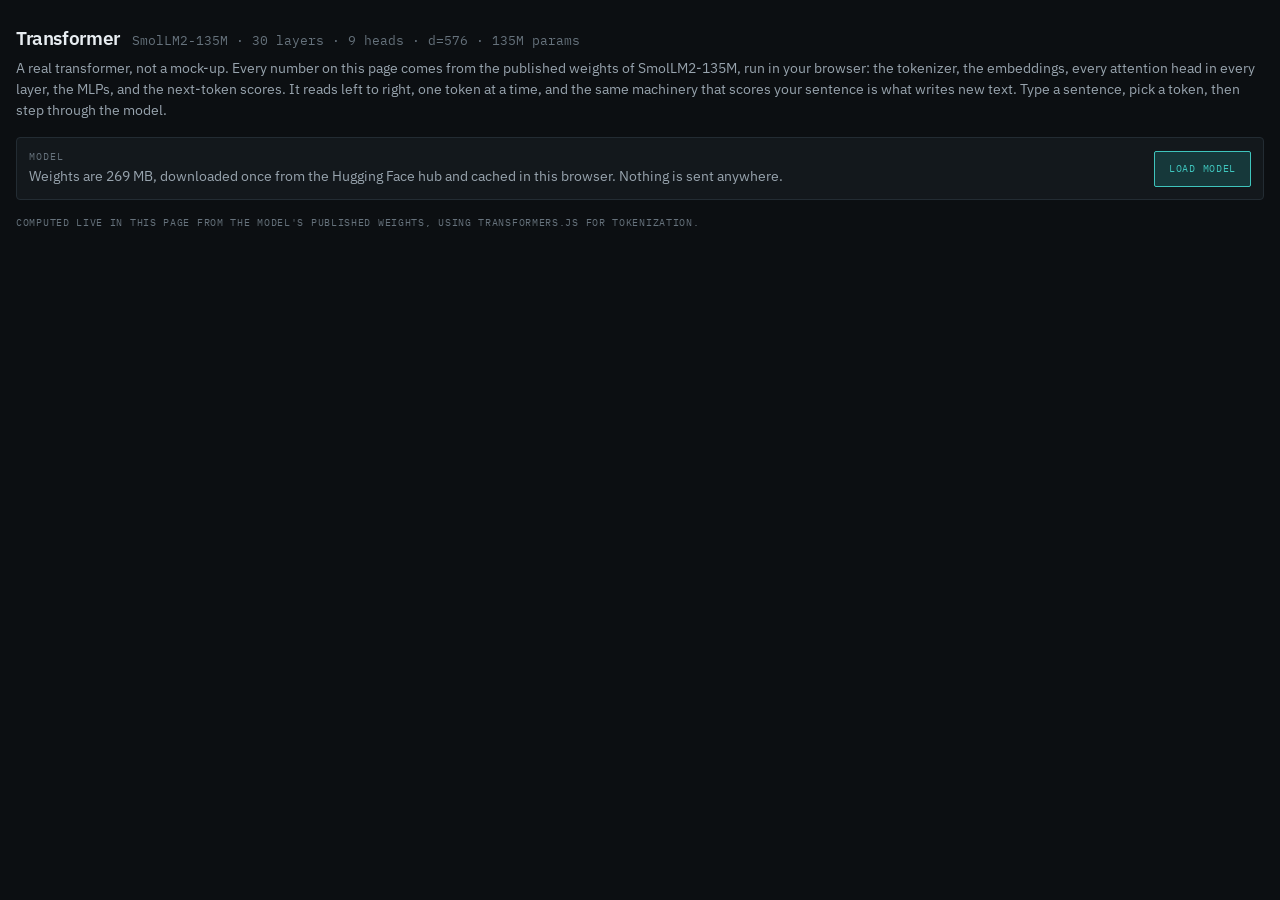
==== transformers/index.html @ 3f074161 "Explain attention and layers step by step; zoom vector arithmetic - Attention: five-step walkthrough" ====
<!doctype html>
<html lang="en">
<head>
<meta charset="utf-8">
<meta name="viewport" content="width=device-width, initial-scale=1">
<title>Transformer</title>
<link rel="preconnect" href="https://fonts.googleapis.com">
<link rel="stylesheet" href="https://fonts.googleapis.com/css2?family=IBM+Plex+Mono:wght@400;500&family=IBM+Plex+Sans:wght@400;600&display=swap">
<link rel="stylesheet" href="style.css">
<script type="module" src="src/app.js"></script>
</head>
<body>
<main class="page">

  <header class="head">
    <div class="head-row">
      <h1>Transformer</h1>
      <span class="mono-id">SmolLM2-135M &middot; 30 layers &middot; 9 heads &middot; d=576 &middot; 135M params</span>
    </div>
    <p class="muted">A real transformer, not a mock-up. Every number on this page comes from the published weights of SmolLM2-135M, run in your browser: the tokenizer, the embeddings, every attention head in every layer, the MLPs, and the next-token scores. It reads left to right, one token at a time, and the same machinery that scores your sentence is what writes new text. Type a sentence, pick a token, then step through the model.</p>
  </header>

  <section id="gate" class="panel gate">
    <div class="stack tight grow">
      <span class="lbl">Model</span>
      <p id="gateText" class="muted">Weights are 269 MB, downloaded once from the Hugging Face hub and cached in this browser. Nothing is sent anywhere.</p>
      <div class="bar tall" id="gateBar" hidden><i id="gateFill" style="width:0%"></i></div>
    </div>
    <button id="loadModel" class="btn pri">Load model</button>
  </section>

  <div id="app" class="col" hidden>

    <section id="ctx" class="panel ctx">
      <div class="stack grow">
        <label for="text" class="lbl">Sentence</label>
        <div class="row"><input id="text" class="text" type="text" autocomplete="off" value="The cat sat on the mat because it was tired."><button id="run" class="btn pri">Run</button></div>
        <span class="lbl">Tokens &middot; follow one</span>
        <div id="chips" class="chips"></div>
        <div class="stack tight">
          <span class="lbl">Layer</span>
          <div id="layers" class="chips"></div>
        </div>
      </div>
    </section>

    <nav id="tabs" class="tabs" aria-label="Stages"></nav>

    <section class="panel">
      <div class="panel-h">
        <h2 id="stageTitle"></h2>
        <p id="stageText" class="muted"></p>
      </div>
      <div class="panel-b">

        <div id="s1" hidden><div id="s1out" class="col"></div></div>

        <div id="s2" hidden class="col">
          <div class="controls">
            <label class="check" for="scale"><input id="scale" type="checkbox" checked> Scale scores by &radic;d<sub>k</sub> (8)</label>
          </div>
          <div id="s2out" class="col"></div>
        </div>

        <div id="s3" hidden><div id="s3out" class="col"></div></div>

        <div id="s4" hidden><div id="s4out" class="col"></div></div>

        <div id="s5" hidden><div id="s5out" class="col"></div></div>

        <div id="s6" hidden class="col">
          <div class="viewport"><canvas id="space3d" class="cv" tabindex="0" aria-label="3D view of the token vectors across layers. Drag to rotate, scroll to zoom, shift-drag to pan; arrow keys and + / - also work."></canvas></div>
          <div class="legend">
            <span><i style="background:var(--accent)"></i>followed token</span>
            <span><i style="background:var(--med)"></i>first token (attention sink)</span>
            <span><i style="background:var(--muted)"></i>other token</span>
            <span><i style="background:var(--ok)"></i>path of the followed token through the layers</span>
            <span><i style="background:var(--accent)"></i>attention between a pair of tokens, brighter is stronger</span>
            <span><i style="background:var(--fg)"></i>the pair followed on the Attention page, bolder and brighter is stronger</span>
          </div>
          <div class="controls">
            <div class="stack tight grow">
              <label for="prog" class="lbl">Depth in the model &middot; <span id="progText"></span></label>
              <input id="prog" type="range" min="0" max="30" step="0.01" value="30">
              <div class="spread"><span class="lbl">embeddings</span><span class="lbl">layer 15</span><span class="lbl">layer 30</span></div>
            </div>
            <button id="reset6" class="btn">Reset view</button>
          </div>
        </div>

        <div id="s7" hidden class="col">
          <div id="s7gate" class="col">
            <span class="lbl">Loading word space</span>
            <p id="idxText" class="muted small">Embedding words…</p>
            <div class="bar tall"><i id="idxFill" style="width:0%"></i></div>
            <p class="note">Once per visit: the model's 49,152-token vocabulary is decoded and its embedding table is centered, so arithmetic results can be matched against every word. It takes a few seconds.</p>
          </div>
          <div id="s7body" class="col" hidden>
          <div class="viewport"><canvas id="wordSpace" class="cv" tabindex="0" aria-label="3D map of word embeddings. Drag to rotate, scroll to zoom, shift-drag to pan; arrow keys and + / - also work."></canvas></div>
          <div class="controls">
            <div class="stack tight grow">
              <label for="wordIn" class="lbl">Add your own word</label>
              <div class="row"><input id="wordIn" class="text" type="text" autocomplete="off" placeholder="e.g. tiger"><button id="addWord" class="btn">Add</button></div>
            </div>
            <button id="reset7" class="btn">Reset view</button>
          </div>
          <div class="stack">
            <label for="expr" class="lbl">Vector arithmetic &middot; add and subtract word vectors</label>
            <div class="row"><input id="expr" class="text" type="text" autocomplete="off" value="king - man + woman" placeholder="e.g. king - man + woman"><button id="calc" class="btn pri">Calculate</button></div>
            <div id="examples" class="chips"></div>
          </div>
          <div id="s7calc" class="col"></div>
          <div id="s7out" class="col"></div>
          </div>
        </div>

        <div id="s8" hidden class="col">
          <div id="s8body" class="col">
            <div class="stack tight">
              <label for="gprompt" class="lbl">Prompt</label>
              <div class="row"><input id="gprompt" class="text" type="text" autocomplete="off" value="The cat sat on the mat because it"><button id="gstart" class="btn pri">Start</button></div>
            </div>
            <div class="stack tight"><span class="lbl">Text so far &middot; one chip per token, generated ones in teal</span><div id="gtext" class="chips"></div></div>
            <div class="controls">
              <div class="stack tight grow">
                <label for="gtemp" class="lbl">Temperature &middot; <span id="gtempText">1.0</span></label>
                <input id="gtemp" type="range" min="0.1" max="2" step="0.1" value="1">
              </div>
              <div class="stack tight grow">
                <label for="gk" class="lbl">Top K &middot; only the <span id="gkText">40</span> most likely tokens can be picked</label>
                <input id="gk" type="range" min="1" max="100" step="1" value="40">
              </div>
              <button id="gsample" class="btn pri">Sample next token</button>
              <button id="ggreedy" class="btn">Take the top token</button>
            </div>
            <div id="gout" class="col"></div>
            <div class="controls">
              <div class="stack tight"><span class="lbl">Layer</span><div id="glayers" class="chips"></div></div>
              <div class="stack tight"><span class="lbl">Head</span><div id="gheads" class="chips"></div></div>
            </div>
            <div id="gattn" class="col"></div>
          </div>
        </div>

      </div>
    </section>
  </div>

  <p class="foot">Computed live in this page from the model's published weights, using transformers.js for tokenization.</p>
</main>
</body>
</html>
---- transformers/style.css ----
/* rAIdteam design tokens (dark only). Flat surfaces, 1px hairlines, square radii, one interactive hue. */
:root {
  --bg: #0c0f12; --panel: #13181c; --raised: #1a2026; --sunk: #0a0d10;
  --fg: #e8edf1; --muted: #98a4ae; --faint: #66727c;
  --rule: #232c33; --rule-hi: #33404a;
  --accent: #3fc5bd; --accent-dim: #16383a;
  --crit: #ff6b63; --high: #ff9f45; --med: #e8c44a; --low: #7f8b95; --ok: #4fc98a; --absent: #b07a8a;
  --r-sm: 2px; --r-md: 3px; --r-lg: 4px;
  --sans: "IBM Plex Sans", ui-sans-serif, system-ui, sans-serif;
  --mono: "IBM Plex Mono", ui-monospace, SFMono-Regular, Menlo, monospace;
  color-scheme: dark;
}
* { box-sizing: border-box; }
body { margin: 0; background: var(--bg); color: var(--fg); font: 400 14px/21px var(--sans); }
button { font: inherit; color: inherit; }
:focus-visible { outline: 2px solid var(--accent); outline-offset: 1px; }
[hidden] { display: none !important; }

.page { margin: 0 auto; padding: 24px 16px 40px; display: flex; flex-direction: column; gap: 16px; }
.head { display: flex; flex-direction: column; gap: 6px; }
.head-row { display: flex; flex-wrap: wrap; align-items: baseline; gap: 4px 12px; }
h1 { margin: 0; font-size: 19px; line-height: 28px; font-weight: 600; letter-spacing: -0.02em; }
h2 { margin: 0; font-size: 12px; line-height: 18px; font-weight: 600; letter-spacing: .1em; text-transform: uppercase; }
p { margin: 0; }
.mono-id { font: 400 12.5px/19px var(--mono); color: var(--faint); }
.muted { color: var(--muted); }
.small { font-size: 12.5px; line-height: 19px; }
.note { color: var(--muted); font-size: 12.5px; line-height: 19px; }
.foot { color: var(--faint); font: 400 10px/14px var(--mono); letter-spacing: .07em; text-transform: uppercase; }
.lbl { font: 400 9.5px/14px var(--mono); letter-spacing: .11em; text-transform: uppercase; color: var(--faint); }

.panel { background: var(--panel); border: 1px solid var(--rule); border-radius: var(--r-lg); }
.panel-h { padding: 12px; border-bottom: 1px solid var(--rule); display: flex; flex-direction: column; gap: 4px; }
.panel-b { padding: 12px; display: flex; flex-direction: column; gap: 20px; min-width: 0; }
.ctx, .gate { padding: 12px; display: flex; flex-wrap: wrap; gap: 16px 24px; align-items: flex-end; justify-content: space-between; }
.stack { display: flex; flex-direction: column; gap: 8px; min-width: 0; }
.stack.tight { gap: 2px; }
.col { display: flex; flex-direction: column; gap: 20px; min-width: 0; }
.row { display: flex; gap: 8px; align-items: center; }
.grow { flex: 1 1 260px; }
.spread { display: flex; justify-content: space-between; gap: 8px; }
.controls { display: flex; flex-wrap: wrap; gap: 12px 24px; align-items: flex-end; }
.chips { display: flex; flex-wrap: wrap; gap: 4px; }
.scroll { overflow-x: auto; }

.btn { cursor: pointer; background: var(--panel); border: 1px solid var(--rule-hi); color: var(--muted); border-radius: var(--r-sm); padding: 10px 14px; font: 400 10px/14px var(--mono); letter-spacing: .07em; text-transform: uppercase; }
.btn:hover:not(:disabled) { background: var(--raised); color: var(--fg); }
.btn.pri { background: var(--accent-dim); border-color: var(--accent); color: var(--accent); }
.btn:disabled { opacity: .5; cursor: not-allowed; }
.chip { cursor: pointer; display: flex; flex-direction: column; align-items: center; background: var(--panel); border: 1px solid var(--rule); color: var(--fg); border-radius: var(--r-sm); padding: 6px 10px; min-width: 48px; min-height: 48px; font: 400 13px/19px var(--mono); }
.chip:hover { background: var(--raised); }
.chip.on { background: var(--accent-dim); border-color: var(--accent); color: var(--accent); }
.chip.small { min-height: 32px; min-width: 40px; padding: 2px 8px; font-size: 12.5px; flex-direction: row; gap: 6px; align-items: center; justify-content: center; }
.tabs { display: grid; grid-template-columns: repeat(auto-fit, minmax(min(130px, 100%), 1fr)); gap: 1px; background: var(--rule); border: 1px solid var(--rule); border-radius: var(--r-lg); overflow: hidden; }
.tab { cursor: pointer; display: flex; gap: 8px; align-items: baseline; background: var(--panel); border: 0; color: var(--muted); padding: 14px; text-align: left; font: 600 12px/18px var(--sans); letter-spacing: .1em; text-transform: uppercase; }
.tab i { font: 400 11px/18px var(--mono); color: var(--faint); font-style: normal; }
.tab:hover { background: var(--raised); color: var(--fg); }
.tab.on { background: var(--sunk); color: var(--accent); }
.check { display: flex; gap: 8px; align-items: center; cursor: pointer; color: var(--muted); font-size: 12.5px; line-height: 19px; min-height: 32px; }
input[type=range] { accent-color: var(--accent); width: 100%; }
input[type=checkbox] { accent-color: var(--accent); width: 16px; height: 16px; margin: 0; }
.text { background: var(--sunk); border: 1px solid var(--rule-hi); color: var(--fg); border-radius: var(--r-sm); padding: 8px 10px; font: 400 13px/19px var(--mono); min-width: 0; flex: 1; }
textarea.text { resize: vertical; width: 100%; }

/* tables drawn by hairlines */
.table { display: flex; flex-direction: column; border: 1px solid var(--rule); border-radius: var(--r-md); background: var(--bg); }
.tr { display: flex; gap: 12px; align-items: center; padding: 6px 8px; border-bottom: 1px solid var(--rule); width: 100%; text-align: left; }
.tr:last-child { border-bottom: 0; }
.th { background: var(--sunk); align-items: flex-end; }
.tr.on { background: var(--accent-dim); }
button.tr { cursor: pointer; background: transparent; border: 0; border-bottom: 1px solid var(--rule); }
button.tr:hover { background: var(--raised); }
button.tr.on { background: var(--accent-dim); }
.mono { font: 400 13px/19px var(--mono); }
.num { font: 400 12.5px/19px var(--mono); text-align: right; flex: 0 0 56px; }
.bar { flex: 1 1 0; height: 6px; background: var(--sunk); }
.bar.tall { height: 8px; }
.bar > i { display: block; height: 100%; background: var(--accent); }
.bar > i.grey { background: var(--muted); }
.step-name { font: 500 12.5px/19px var(--mono); color: var(--accent); }

/* embedding strips: one row per token, one pixel column per dimension */
.strip { display: flex; border: 1px solid var(--rule); border-radius: var(--r-md); background: var(--sunk); }
.strip-l { flex: 0 0 120px; display: flex; flex-direction: column; border-right: 1px solid var(--rule); }
.strip-l > div { display: flex; align-items: center; justify-content: space-between; gap: 6px; padding: 0 8px; font: 400 11.5px/17px var(--mono); overflow: hidden; white-space: nowrap; }
.strip-l > div.on { background: var(--accent-dim); color: var(--accent); }
.strip canvas { flex: 1 1 0; min-width: 0; display: block; image-rendering: pixelated; }

/* heatmap */
.heat { min-width: 480px; display: flex; flex-direction: column; gap: 1px; background: var(--rule); border: 1px solid var(--rule); border-radius: var(--r-md); }
.heat-r { display: flex; gap: 1px; }
.heat-r.hrow { background: var(--sunk); }
.heat .hc { flex: 1 1 0; min-width: 0; text-align: center; font: 400 10.5px/17px var(--mono); padding: 6px 0; overflow: hidden; }
.hd { flex: 1 1 0; min-width: 0; height: 76px; padding: 6px 0; display: flex; align-items: center; justify-content: flex-start; writing-mode: vertical-rl; transform: rotate(180deg); white-space: nowrap; overflow: hidden; text-overflow: ellipsis; font: 400 11.5px/17px var(--mono); color: var(--muted); }
.rowbtn { cursor: pointer; flex: 0 0 72px; background: var(--sunk); border: 0; color: var(--muted); text-align: right; padding: 0 8px; min-height: 30px; font: 400 11.5px/17px var(--mono); white-space: nowrap; overflow: hidden; text-overflow: ellipsis; }
.rowbtn:hover { color: var(--fg); background: var(--raised); }
.rowbtn.on { background: var(--accent-dim); color: var(--accent); }

.viewport { border: 1px solid var(--rule); border-radius: var(--r-md); background: var(--sunk); overflow: hidden; }
.cv { display: block; width: 100%; height: 520px; cursor: grab; touch-action: none; }
.cv:active { cursor: grabbing; }
.faint { color: var(--faint); }
.chip.sp:not(.on) > span:first-child { color: var(--med); }
button.hc { border: 0; cursor: pointer; color: var(--fg); }
.hc.on { outline: 2px solid var(--accent); outline-offset: -2px; }
.hh { flex: 1 1 0; min-width: 0; text-align: center; font: 400 10.5px/17px var(--mono); color: var(--muted); padding: 4px 0; }
.chip.gen:not(.on) { color: var(--accent); }
.legend { display: flex; flex-wrap: wrap; gap: 4px 16px; }
.legend > span { display: flex; gap: 6px; align-items: center; font: 400 11.5px/17px var(--mono); color: var(--muted); }
.legend i { display: block; width: 8px; height: 8px; border-radius: var(--r-sm); }
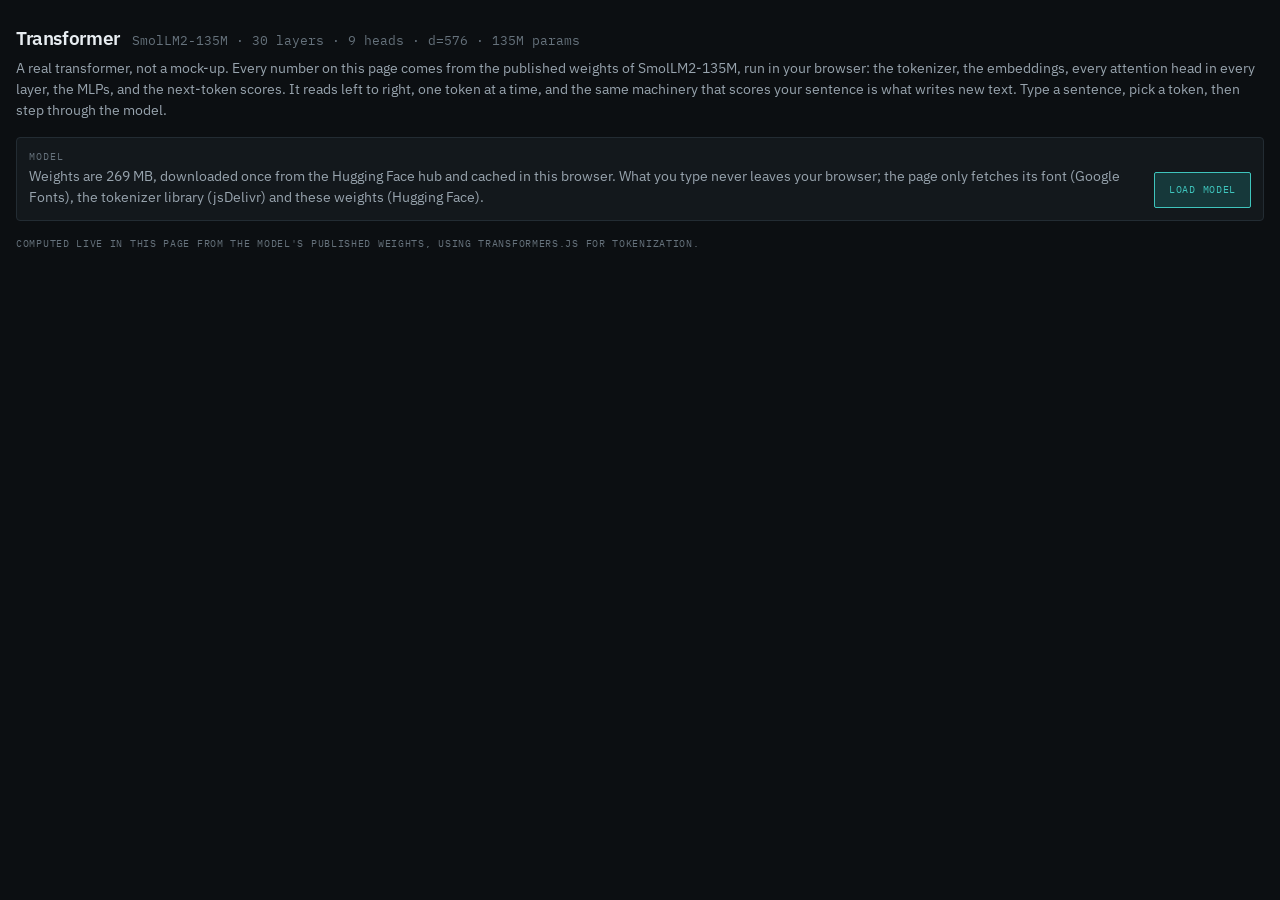
==== commit 5429cc7a: "Host on Firebase Hosting; correct the privacy wording firebase.json serves transformers/ as site ml-" ====
--- a/transformers/index.html
+++ b/transformers/index.html
@@ -23,7 +23,7 @@
   <section id="gate" class="panel gate">
     <div class="stack tight grow">
       <span class="lbl">Model</span>
-      <p id="gateText" class="muted">Weights are 269 MB, downloaded once from the Hugging Face hub and cached in this browser. Nothing is sent anywhere.</p>
+      <p id="gateText" class="muted">Weights are 269 MB, downloaded once from the Hugging Face hub and cached in this browser. What you type never leaves your browser; the page only fetches its font (Google Fonts), the tokenizer library (jsDelivr) and these weights (Hugging Face).</p>
       <div class="bar tall" id="gateBar" hidden><i id="gateFill" style="width:0%"></i></div>
     </div>
     <button id="loadModel" class="btn pri">Load model</button>
@@ -37,10 +37,10 @@
         <div class="row"><input id="text" class="text" type="text" autocomplete="off" value="The cat sat on the mat because it was tired."><button id="run" class="btn pri">Run</button></div>
         <span class="lbl">Tokens &middot; follow one</span>
         <div id="chips" class="chips"></div>
-        <div class="stack tight">
-          <span class="lbl">Layer</span>
-          <div id="layers" class="chips"></div>
-        </div>
+      </div>
+      <div class="stack tight">
+        <span class="lbl">Layer</span>
+        <div id="layers" class="chips"></div>
       </div>
     </section>
 
@@ -76,7 +76,7 @@
             <span><i style="background:var(--muted)"></i>other token</span>
             <span><i style="background:var(--ok)"></i>path of the followed token through the layers</span>
             <span><i style="background:var(--accent)"></i>attention between a pair of tokens, brighter is stronger</span>
-            <span><i style="background:var(--fg)"></i>the pair followed on the Attention page, bolder and brighter is stronger</span>
+            <span><i style="background:var(--fg)"></i>the pair followed on the Attention page</span>
           </div>
           <div class="controls">
             <div class="stack tight grow">
--- a/transformers/style.css
+++ b/transformers/style.css
@@ -71,6 +71,7 @@
 button.tr { cursor: pointer; background: transparent; border: 0; border-bottom: 1px solid var(--rule); }
 button.tr:hover { background: var(--raised); }
 button.tr.on { background: var(--accent-dim); }
+button.tr:last-child { border-bottom: 0; }
 .mono { font: 400 13px/19px var(--mono); }
 .num { font: 400 12.5px/19px var(--mono); text-align: right; flex: 0 0 56px; }
 .bar { flex: 1 1 0; height: 6px; background: var(--sunk); }
@@ -82,8 +83,10 @@
 /* embedding strips: one row per token, one pixel column per dimension */
 .strip { display: flex; border: 1px solid var(--rule); border-radius: var(--r-md); background: var(--sunk); }
 .strip-l { flex: 0 0 120px; display: flex; flex-direction: column; border-right: 1px solid var(--rule); }
-.strip-l > div { display: flex; align-items: center; justify-content: space-between; gap: 6px; padding: 0 8px; font: 400 11.5px/17px var(--mono); overflow: hidden; white-space: nowrap; }
-.strip-l > div.on { background: var(--accent-dim); color: var(--accent); }
+.strip-l > div, .strip-l > button { display: flex; align-items: center; justify-content: space-between; gap: 6px; padding: 0 8px; font: 400 11.5px/17px var(--mono); overflow: hidden; white-space: nowrap; }
+.strip-l > button { border: 0; background: transparent; color: inherit; cursor: pointer; text-align: left; }
+.strip-l > button:hover { background: var(--raised); }
+.strip-l > .on { background: var(--accent-dim); color: var(--accent); }
 .strip canvas { flex: 1 1 0; min-width: 0; display: block; image-rendering: pixelated; }
 
 /* heatmap */
@@ -93,6 +96,8 @@
 .heat .hc { flex: 1 1 0; min-width: 0; text-align: center; font: 400 10.5px/17px var(--mono); padding: 6px 0; overflow: hidden; }
 .hd { flex: 1 1 0; min-width: 0; height: 76px; padding: 6px 0; display: flex; align-items: center; justify-content: flex-start; writing-mode: vertical-rl; transform: rotate(180deg); white-space: nowrap; overflow: hidden; text-overflow: ellipsis; font: 400 11.5px/17px var(--mono); color: var(--muted); }
 .rowbtn { cursor: pointer; flex: 0 0 72px; background: var(--sunk); border: 0; color: var(--muted); text-align: right; padding: 0 8px; min-height: 30px; font: 400 11.5px/17px var(--mono); white-space: nowrap; overflow: hidden; text-overflow: ellipsis; }
+button.hd, button.hh { border: 0; background: transparent; cursor: pointer; }
+.hd:hover, .hh:hover { color: var(--fg); }
 .rowbtn:hover { color: var(--fg); background: var(--raised); }
 .rowbtn.on { background: var(--accent-dim); color: var(--accent); }
 
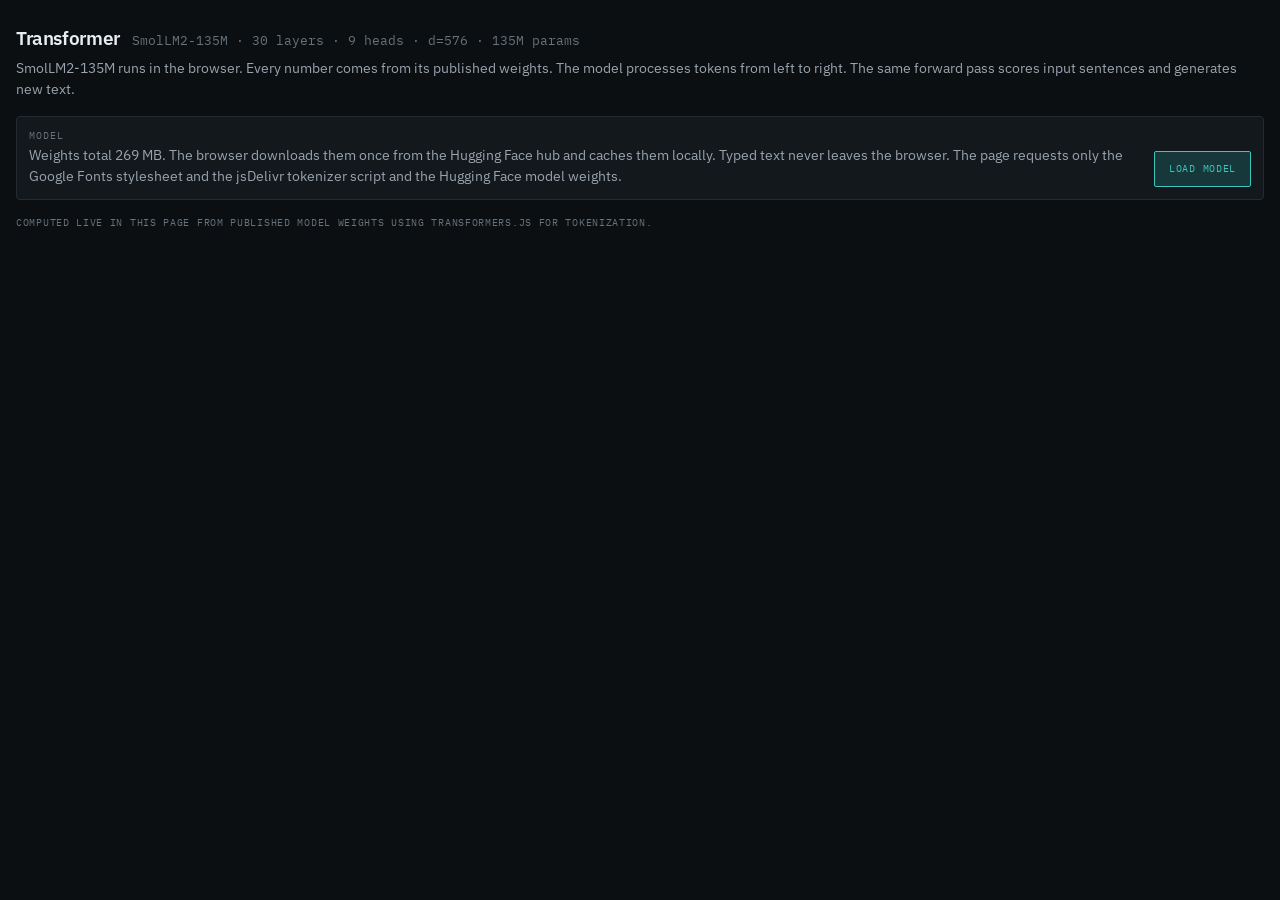
==== commit 2b6b55dd: "Copy-edit all text: direct and concise Co-Authored-By: Claude Sonnet 5.5 <noreply@anthropic.com>" ====
--- a/transformers/index.html
+++ b/transformers/index.html
@@ -17,13 +17,13 @@
       <h1>Transformer</h1>
       <span class="mono-id">SmolLM2-135M &middot; 30 layers &middot; 9 heads &middot; d=576 &middot; 135M params</span>
     </div>
-    <p class="muted">A real transformer, not a mock-up. Every number on this page comes from the published weights of SmolLM2-135M, run in your browser: the tokenizer, the embeddings, every attention head in every layer, the MLPs, and the next-token scores. It reads left to right, one token at a time, and the same machinery that scores your sentence is what writes new text. Type a sentence, pick a token, then step through the model.</p>
+    <p class="muted">SmolLM2-135M runs in the browser. Every number comes from its published weights. The model processes tokens from left to right. The same forward pass scores input sentences and generates new text.</p>
   </header>
 
   <section id="gate" class="panel gate">
     <div class="stack tight grow">
       <span class="lbl">Model</span>
-      <p id="gateText" class="muted">Weights are 269 MB, downloaded once from the Hugging Face hub and cached in this browser. What you type never leaves your browser; the page only fetches its font (Google Fonts), the tokenizer library (jsDelivr) and these weights (Hugging Face).</p>
+      <p id="gateText" class="muted">Weights total 269 MB. The browser downloads them once from the Hugging Face hub and caches them locally. Typed text never leaves the browser. The page requests only the Google Fonts stylesheet and the jsDelivr tokenizer script and the Hugging Face model weights.</p>
       <div class="bar tall" id="gateBar" hidden><i id="gateFill" style="width:0%"></i></div>
     </div>
     <button id="loadModel" class="btn pri">Load model</button>
@@ -34,13 +34,13 @@
     <section id="ctx" class="panel ctx">
       <div class="stack grow">
         <label for="text" class="lbl">Sentence</label>
-        <div class="row"><input id="text" class="text" type="text" autocomplete="off" value="The cat sat on the mat because it was tired."><button id="run" class="btn pri">Run</button></div>
-        <span class="lbl">Tokens &middot; follow one</span>
+        <div class="row"><input id="text" class="text" type="text" autocomplete="off" value="The cat sat on the mat because it was tired."><button id="run" class="btn pri">Run</button><button id="random" class="btn">Random sentence</button></div>
+        <span class="lbl">Tokens &middot; followed token</span>
         <div id="chips" class="chips"></div>
-      </div>
-      <div class="stack tight">
-        <span class="lbl">Layer</span>
-        <div id="layers" class="chips"></div>
+        <div class="stack tight">
+          <span class="lbl">Layer</span>
+          <div id="layers" class="chips"></div>
+        </div>
       </div>
     </section>
 
@@ -69,14 +69,14 @@
         <div id="s5" hidden><div id="s5out" class="col"></div></div>
 
         <div id="s6" hidden class="col">
-          <div class="viewport"><canvas id="space3d" class="cv" tabindex="0" aria-label="3D view of the token vectors across layers. Drag to rotate, scroll to zoom, shift-drag to pan; arrow keys and + / - also work."></canvas></div>
+          <div class="viewport"><canvas id="space3d" class="cv" tabindex="0" aria-label="3D view of token vectors across layers. Pointer drag rotates the view. Scroll zooms. Shift-drag pans. Arrow keys and plus or minus keys also adjust the view."></canvas></div>
           <div class="legend">
             <span><i style="background:var(--accent)"></i>followed token</span>
             <span><i style="background:var(--med)"></i>first token (attention sink)</span>
             <span><i style="background:var(--muted)"></i>other token</span>
             <span><i style="background:var(--ok)"></i>path of the followed token through the layers</span>
-            <span><i style="background:var(--accent)"></i>attention between a pair of tokens, brighter is stronger</span>
-            <span><i style="background:var(--fg)"></i>the pair followed on the Attention page</span>
+            <span><i style="background:var(--accent)"></i>attention between token pairs with brightness indicating strength</span>
+            <span><i style="background:var(--fg)"></i>pair selected in the Attention tab with width and brightness indicating strength</span>
           </div>
           <div class="controls">
             <div class="stack tight grow">
@@ -93,19 +93,19 @@
             <span class="lbl">Loading word space</span>
             <p id="idxText" class="muted small">Embedding words…</p>
             <div class="bar tall"><i id="idxFill" style="width:0%"></i></div>
-            <p class="note">Once per visit: the model's 49,152-token vocabulary is decoded and its embedding table is centered, so arithmetic results can be matched against every word. It takes a few seconds.</p>
+            <p class="note">Once per visit the model decodes the 49152 token vocabulary and centers the embedding table. Arithmetic results can then match against every vocabulary entry. This step takes several seconds.</p>
           </div>
           <div id="s7body" class="col" hidden>
-          <div class="viewport"><canvas id="wordSpace" class="cv" tabindex="0" aria-label="3D map of word embeddings. Drag to rotate, scroll to zoom, shift-drag to pan; arrow keys and + / - also work."></canvas></div>
+          <div class="viewport"><canvas id="wordSpace" class="cv" tabindex="0" aria-label="3D map of word embeddings. Pointer drag rotates the view. Scroll zooms. Shift-drag pans. Arrow keys and plus or minus keys also adjust the view."></canvas></div>
           <div class="controls">
             <div class="stack tight grow">
-              <label for="wordIn" class="lbl">Add your own word</label>
+              <label for="wordIn" class="lbl">Custom word</label>
               <div class="row"><input id="wordIn" class="text" type="text" autocomplete="off" placeholder="e.g. tiger"><button id="addWord" class="btn">Add</button></div>
             </div>
             <button id="reset7" class="btn">Reset view</button>
           </div>
           <div class="stack">
-            <label for="expr" class="lbl">Vector arithmetic &middot; add and subtract word vectors</label>
+            <label for="expr" class="lbl">Vector arithmetic &middot; addition and subtraction of word vectors</label>
             <div class="row"><input id="expr" class="text" type="text" autocomplete="off" value="king - man + woman" placeholder="e.g. king - man + woman"><button id="calc" class="btn pri">Calculate</button></div>
             <div id="examples" class="chips"></div>
           </div>
@@ -120,7 +120,7 @@
               <label for="gprompt" class="lbl">Prompt</label>
               <div class="row"><input id="gprompt" class="text" type="text" autocomplete="off" value="The cat sat on the mat because it"><button id="gstart" class="btn pri">Start</button></div>
             </div>
-            <div class="stack tight"><span class="lbl">Text so far &middot; one chip per token, generated ones in teal</span><div id="gtext" class="chips"></div></div>
+            <div class="stack tight"><span class="lbl">Text so far &middot; one chip per token with generated tokens in teal</span><div id="gtext" class="chips"></div></div>
             <div class="controls">
               <div class="stack tight grow">
                 <label for="gtemp" class="lbl">Temperature &middot; <span id="gtempText">1.0</span></label>
@@ -146,7 +146,7 @@
     </section>
   </div>
 
-  <p class="foot">Computed live in this page from the model's published weights, using transformers.js for tokenization.</p>
+  <p class="foot">Computed live in this page from published model weights using transformers.js for tokenization.</p>
 </main>
 </body>
 </html>
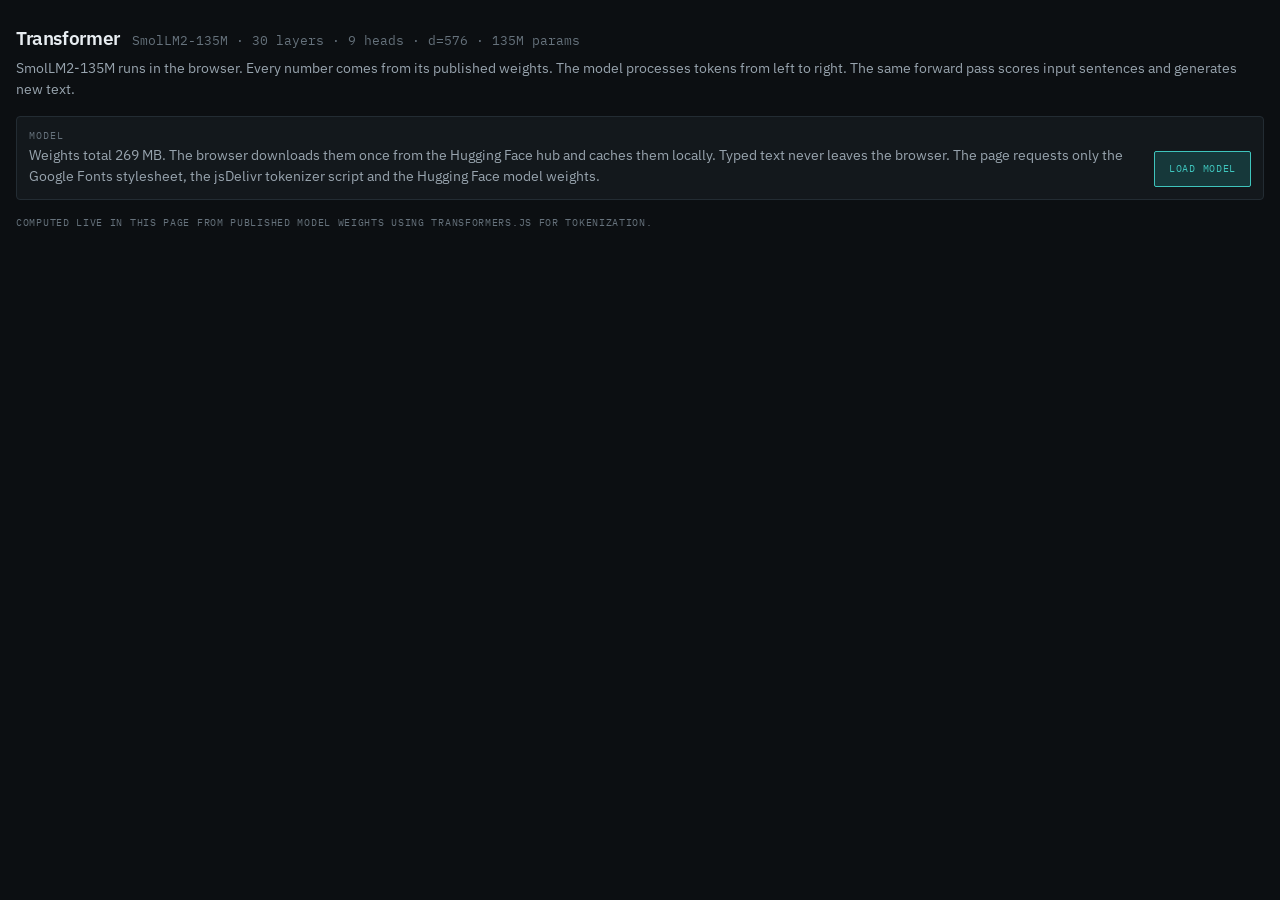
==== commit b3457156: "Restore commas in lists Co-Authored-By: Claude Sonnet 5.5 <noreply@anthropic.com>" ====
--- a/transformers/index.html
+++ b/transformers/index.html
@@ -23,7 +23,7 @@
   <section id="gate" class="panel gate">
     <div class="stack tight grow">
       <span class="lbl">Model</span>
-      <p id="gateText" class="muted">Weights total 269 MB. The browser downloads them once from the Hugging Face hub and caches them locally. Typed text never leaves the browser. The page requests only the Google Fonts stylesheet and the jsDelivr tokenizer script and the Hugging Face model weights.</p>
+      <p id="gateText" class="muted">Weights total 269 MB. The browser downloads them once from the Hugging Face hub and caches them locally. Typed text never leaves the browser. The page requests only the Google Fonts stylesheet, the jsDelivr tokenizer script and the Hugging Face model weights.</p>
       <div class="bar tall" id="gateBar" hidden><i id="gateFill" style="width:0%"></i></div>
     </div>
     <button id="loadModel" class="btn pri">Load model</button>
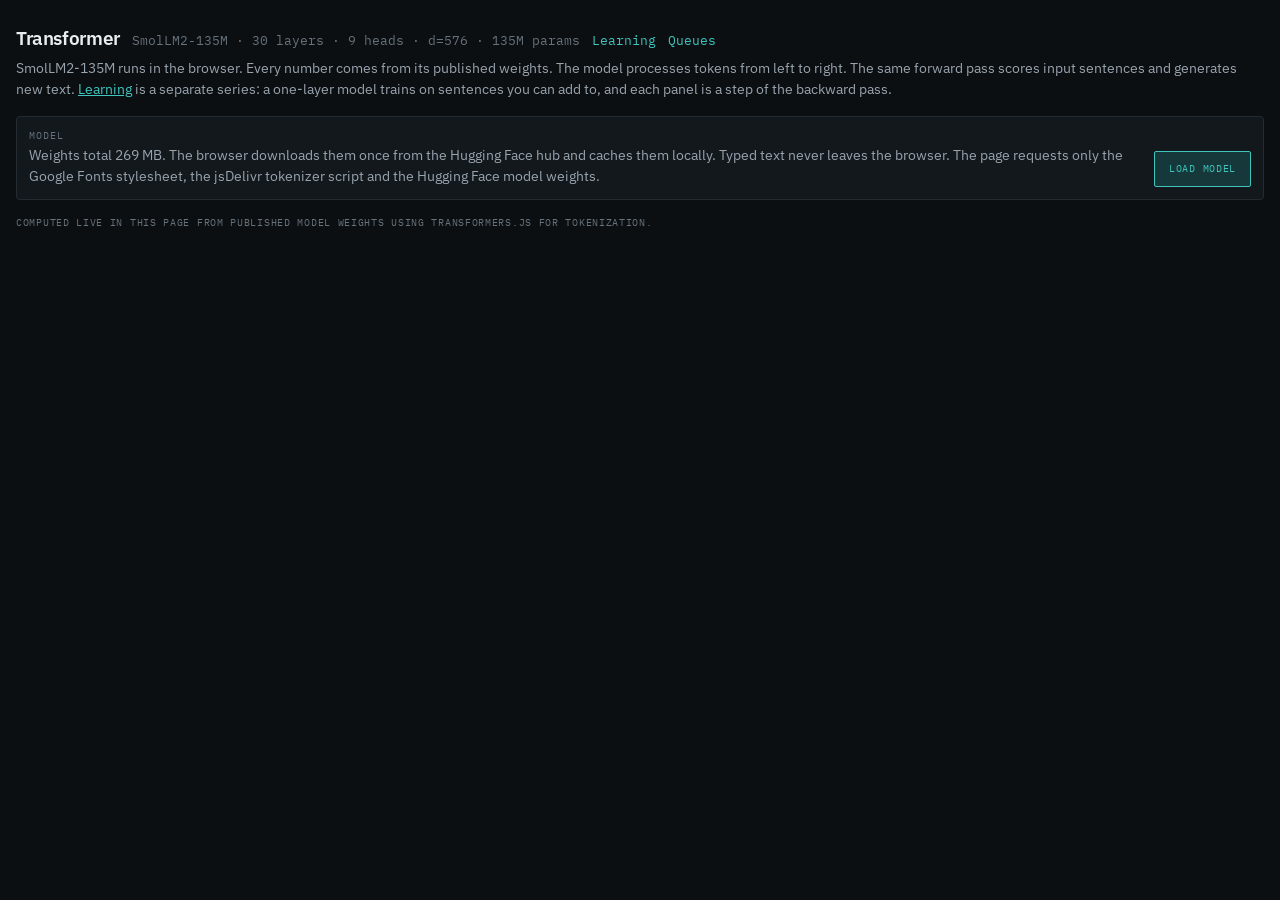
==== commit 508cdf2a: "Add learning and queue pages beside the transformer explainer. Training on sentences and a supermark" ====
--- a/transformers/index.html
+++ b/transformers/index.html
@@ -16,8 +16,10 @@
     <div class="head-row">
       <h1>Transformer</h1>
       <span class="mono-id">SmolLM2-135M &middot; 30 layers &middot; 9 heads &middot; d=576 &middot; 135M params</span>
+      <a class="mono-id" href="learn/">Learning</a>
+      <a class="mono-id" href="queue/">Queues</a>
     </div>
-    <p class="muted">SmolLM2-135M runs in the browser. Every number comes from its published weights. The model processes tokens from left to right. The same forward pass scores input sentences and generates new text.</p>
+    <p class="muted">SmolLM2-135M runs in the browser. Every number comes from its published weights. The model processes tokens from left to right. The same forward pass scores input sentences and generates new text. <a href="learn/">Learning</a> is a separate series: a one-layer model trains on sentences you can add to, and each panel is a step of the backward pass.</p>
   </header>
 
   <section id="gate" class="panel gate">
@@ -93,7 +95,7 @@
             <span class="lbl">Loading word space</span>
             <p id="idxText" class="muted small">Embedding words…</p>
             <div class="bar tall"><i id="idxFill" style="width:0%"></i></div>
-            <p class="note">Once per visit the model decodes the 49152 token vocabulary and centers the embedding table. Arithmetic results can then match against every vocabulary entry. This step takes several seconds.</p>
+            <p class="note">Once per visit the model decodes the 49,152-token vocabulary and centers the embedding table. Arithmetic results can then match against every vocabulary entry. This step takes several seconds.</p>
           </div>
           <div id="s7body" class="col" hidden>
           <div class="viewport"><canvas id="wordSpace" class="cv" tabindex="0" aria-label="3D map of word embeddings. Pointer drag rotates the view. Scroll zooms. Shift-drag pans. Arrow keys and plus or minus keys also adjust the view."></canvas></div>
--- a/transformers/style.css
+++ b/transformers/style.css
@@ -13,6 +13,9 @@
 * { box-sizing: border-box; }
 body { margin: 0; background: var(--bg); color: var(--fg); font: 400 14px/21px var(--sans); }
 button { font: inherit; color: inherit; }
+a { color: var(--accent); }
+a.mono-id { color: var(--accent); text-decoration: none; }
+a.mono-id:hover { text-decoration: underline; }
 :focus-visible { outline: 2px solid var(--accent); outline-offset: 1px; }
 [hidden] { display: none !important; }
 
@@ -74,6 +77,7 @@
 button.tr:last-child { border-bottom: 0; }
 .mono { font: 400 13px/19px var(--mono); }
 .num { font: 400 12.5px/19px var(--mono); text-align: right; flex: 0 0 56px; }
+.num.wide { flex: 1 1 auto; margin-left: auto; padding-left: 12px; }
 .bar { flex: 1 1 0; height: 6px; background: var(--sunk); }
 .bar.tall { height: 8px; }
 .bar > i { display: block; height: 100%; background: var(--accent); }
@@ -103,6 +107,25 @@
 
 .viewport { border: 1px solid var(--rule); border-radius: var(--r-md); background: var(--sunk); overflow: hidden; }
 .cv { display: block; width: 100%; height: 520px; cursor: grab; touch-action: none; }
+.cv.still { cursor: default; }
+.cv.store { height: 420px; cursor: pointer; }
+.cv.trace { height: 220px; }
+.cv.knee { height: 260px; }
+.cv.dist { height: 240px; }
+.formula { display: flex; flex-wrap: wrap; align-items: center; gap: 8px 10px; }
+.formula .group { display: inline-flex; align-items: center; gap: 8px; }
+.formula button { display: flex; flex-direction: column; align-items: center; gap: 2px; min-width: 64px; min-height: 76px; cursor: pointer; background: var(--sunk); border: 1px solid var(--rule); color: var(--fg); border-radius: var(--r-sm); padding: 8px 14px 6px; }
+.formula .sym { font: 500 40px/1 var(--mono); }
+.formula .subn { font: 400 12px/16px var(--mono); color: var(--muted); }
+.formula .op { font: 500 40px/1 var(--mono); color: var(--faint); }
+.formula button.on, .formula button:hover { background: var(--accent-dim); border-color: var(--accent); color: var(--accent); }
+.formula button.on .subn, .formula button:hover .subn { color: var(--accent); }
+.formula.sub .sym, .formula.sub .op { font-size: 26px; }
+.formula.sub button { min-width: 48px; min-height: 48px; padding: 6px 10px; }
+.layout { cursor: pointer; text-align: left; background: transparent; border: 0; padding: 0; color: var(--muted); font: 600 12px/18px var(--sans); letter-spacing: .1em; text-transform: uppercase; }
+.layout.on, .layout:hover { color: var(--accent); }
+.pair { display: grid; grid-template-columns: 1fr 1fr; gap: 16px; }
+@media (max-width: 720px) { .pair { grid-template-columns: 1fr; } .formula .sym, .formula .op { font-size: 32px; } }
 .cv:active { cursor: grabbing; }
 .faint { color: var(--faint); }
 .chip.sp:not(.on) > span:first-child { color: var(--med); }
@@ -113,3 +136,36 @@
 .legend { display: flex; flex-wrap: wrap; gap: 4px 16px; }
 .legend > span { display: flex; gap: 6px; align-items: center; font: 400 11.5px/17px var(--mono); color: var(--muted); }
 .legend i { display: block; width: 8px; height: 8px; border-radius: var(--r-sm); }
+
+.sents { display: flex; flex-direction: column; gap: 6px; }
+.sent { display: flex; gap: 8px; align-items: center; padding: 4px; border-radius: var(--r-sm); }
+.sent.on { background: var(--accent-dim); }
+.toks { display: flex; flex-wrap: wrap; gap: 4px; flex: 1; min-width: 0; }
+.tok { flex: 1 1 88px; min-width: 0; display: flex; flex-direction: column; gap: 6px; background: var(--sunk); border: 1px solid var(--rule); border-radius: var(--r-sm); padding: 8px 8px 6px; cursor: pointer; font: 400 13px/19px var(--mono); color: var(--fg); text-align: left; }
+.mono.clip { flex: 1 1 180px; min-width: 0; overflow: hidden; text-overflow: ellipsis; white-space: nowrap; }
+.tok.on { border-color: var(--accent); color: var(--accent); }
+.tok:hover { background: var(--raised); }
+.meter { display: block; height: 8px; background: var(--panel); }
+.meter > i { display: block; height: 100%; }
+.signed { flex: 1; display: flex; height: 8px; background: var(--sunk); }
+.signed .half { flex: 1; display: flex; height: 100%; }
+.signed .neg { justify-content: flex-end; }
+.signed .half > i { display: block; height: 100%; }
+.signed .neg > i { background: var(--high); }
+.signed .pos > i { background: var(--accent); }
+.lbl.hot { color: var(--accent); }
+.bop { color: var(--accent); font: 500 16px/1 var(--mono); }
+.vbars { display: flex; gap: 2px; align-items: flex-end; }
+.vcol { flex: 1; min-width: 0; display: flex; flex-direction: column; gap: 3px; }
+.vcol .half { height: 44px; display: flex; flex-direction: column; background: var(--sunk); }
+.vcol .up { justify-content: flex-end; border-bottom: 1px solid var(--rule-hi); }
+.vcol .dn { justify-content: flex-start; }
+.vcol i { display: block; width: 100%; }
+.vcol .up i { background: var(--accent); }
+.vcol .dn i { background: var(--high); }
+.vcol.on .vlbl { color: var(--accent); }
+.vlbl { text-align: center; font: 400 10px/12px var(--mono); color: var(--faint); overflow: hidden; white-space: nowrap; }
+.vbars.words .half { height: 72px; }
+.vlbl.vert { writing-mode: vertical-rl; transform: rotate(180deg); height: 48px; align-self: center; }
+.addpic { display: flex; flex-wrap: wrap; gap: 8px 10px; align-items: center; }
+.addpic > .stack { flex: 1 1 200px; min-width: 0; }
